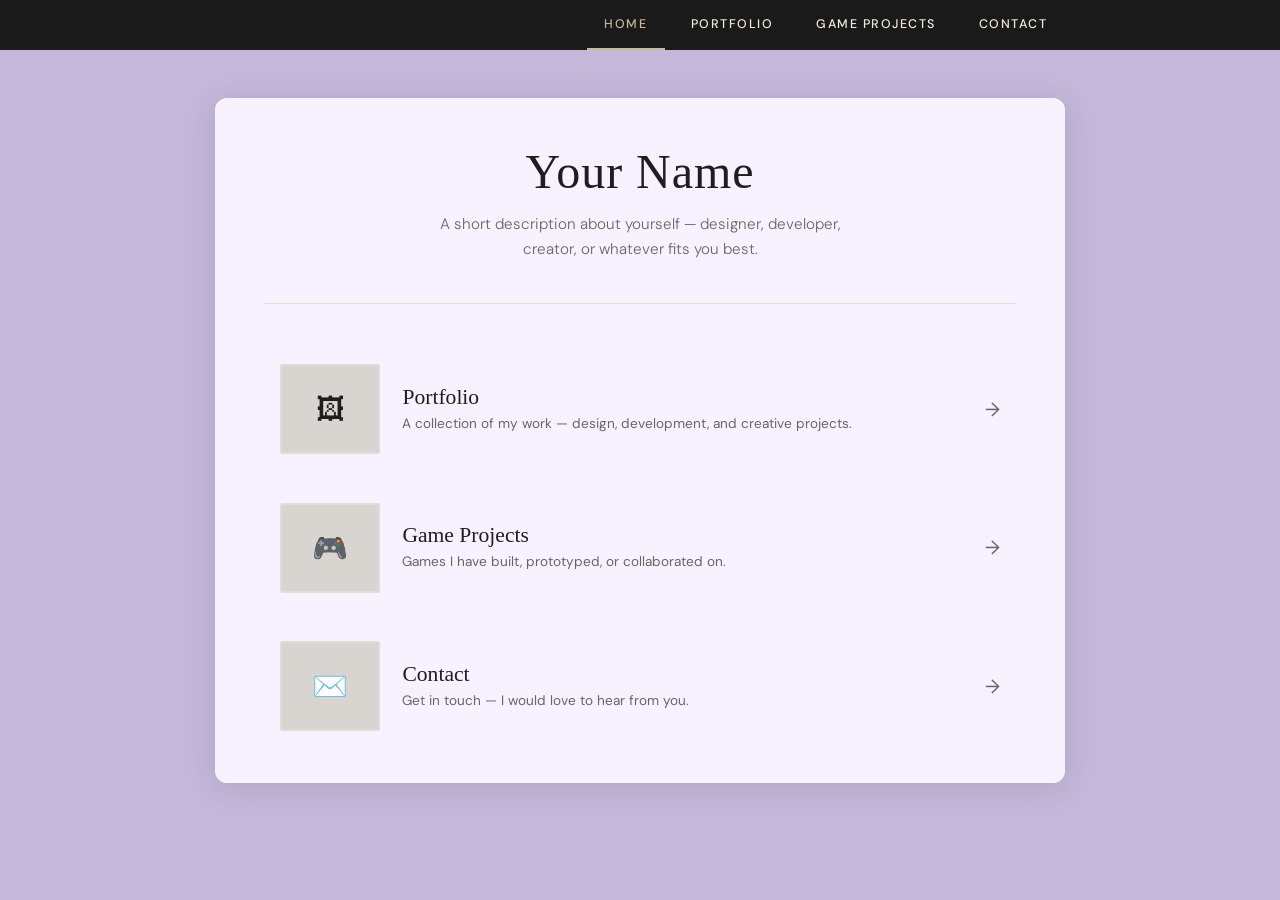
==== index.html @ ad361e44 "first commit" ====
<!DOCTYPE html>
<html lang="en">
<head>
  <meta charset="UTF-8" />
  <meta name="viewport" content="width=device-width, initial-scale=1.0"/>
  <title>Portfolio – Home</title>
  <link rel="stylesheet" href="style.css" />
  <link href="https://fonts.googleapis.com/css2?family=Cormorant+Garamond:wght@300;400;600&family=DM+Sans:wght@300;400;500&display=swap" rel="stylesheet"/>
</head>
<body>

  <!-- NAV -->
  <nav>
    <ul>
      <li><a href="index.html" class="active">Home</a></li>
      <li><a href="portfolio.html">Portfolio</a></li>
      <li><a href="gameprojects.html">Game Projects</a></li>
      <li><a href="contact.html">Contact</a></li>
    </ul>
  </nav>

  <!-- MAIN CARD -->
  <main>
    <div class="card">

      <!-- Name + tagline -->
      <section class="hero">
        <h1>Your Name</h1>
        <p class="tagline">A short description about yourself — designer, developer, creator, or whatever fits you best.</p>
      </section>

      <!-- Three section links -->
      <section class="sections">

        <a href="portfolio.html" class="section-row">
          <div class="thumb">
            <img src="img/portfolio-thumb.jpg" alt="Portfolio" onerror="this.style.display='none'"/>
            <div class="thumb-fallback">🖼</div>
          </div>
          <div class="section-text">
            <h2>Portfolio</h2>
            <p>A collection of my work — design, development, and creative projects.</p>
          </div>
          <span class="arrow">→</span>
        </a>

        <a href="gameprojects.html" class="section-row">
          <div class="thumb">
            <img src="img/games-thumb.jpg" alt="Game Projects" onerror="this.style.display='none'"/>
            <div class="thumb-fallback">🎮</div>
          </div>
          <div class="section-text">
            <h2>Game Projects</h2>
            <p>Games I have built, prototyped, or collaborated on.</p>
          </div>
          <span class="arrow">→</span>
        </a>

        <a href="contact.html" class="section-row">
          <div class="thumb">
            <img src="img/contact-thumb.jpg" alt="Contact" onerror="this.style.display='none'"/>
            <div class="thumb-fallback">✉️</div>
          </div>
          <div class="section-text">
            <h2>Contact</h2>
            <p>Get in touch — I would love to hear from you.</p>
          </div>
          <span class="arrow">→</span>
        </a>

      </section>
    </div>
  </main>

</body>
</html>
---- style.css ----
/* ===========================
   GLOBAL RESET & BASE
=========================== */
*, *::before, *::after {
  box-sizing: border-box;
  margin: 0;
  padding: 0;
}

:root {
  --bg: #c3b8da;
  --card-bg: #f6f2ff;
  --nav-bg: #1a1a1a;
  --nav-text: #f0ede8;
  --nav-hover: #c9b99a;
  --accent: #2b2b2b;
  --text-main: #1e1e1e;
  --text-muted: #666;
  --border: #e0ddd8;
  --thumb-bg: #d8d5d0;
  --shadow: 0 4px 32px rgba(0, 0, 0, 0.11);
  --radius: 12px;
}

html, body {
  min-height: 100vh;
  background: var(--bg);
  font-family: 'DM Sans', sans-serif;
  color: var(--text-main);
}

/* ===========================
   NAV
=========================== */
nav {
  background: var(--nav-bg);
  padding: 0 2rem;
  position: sticky;
  top: 0;
  z-index: 100;
}

nav ul {
  list-style: none;
  display: flex;
  gap: 0.5rem;
  max-width: 850px;       /* ← NAV WIDTH: change this to match .card max-width below */
  margin: 0 auto;
  justify-content: flex-end; /* ← pushes links to the right side */
}

nav ul li a {
  display: block;
  padding: 1rem 1.1rem;
  color: var(--nav-text);
  text-decoration: none;
  font-family: 'DM Sans', sans-serif;
  font-size: 0.78rem;
  letter-spacing: 0.12em;
  text-transform: uppercase;
  font-weight: 500;
  border-bottom: 2px solid transparent;
  transition: color 0.2s, border-color 0.2s;
}

nav ul li a:hover,
nav ul li a.active {
  color: var(--nav-hover);
  border-bottom-color: var(--nav-hover);
}

/* ===========================
   LAYOUT
=========================== */
main {
  min-height: calc(100vh - 56px);
  display: flex;
  align-items: flex-start;
  justify-content: center;
  padding: 3rem 1.5rem 4rem;
}

.card {
  background: var(--card-bg);
  border-radius: var(--radius);
  box-shadow: var(--shadow);
  width: 100%;
  max-width: 850px; /* ← CARD WIDTH: change this number (e.g. 500px, 700px, 900px) */
  padding: 3rem 3rem 2rem;
}

/* ===========================
   HERO SECTION
=========================== */
.hero {
  text-align: center;
  padding-bottom: 2.5rem;
  border-bottom: 1px solid var(--border);
  margin-bottom: 2.5rem;
}

.hero h1 {
  font-family: 'Playfair Display', serif;
  font-size: 3rem;
  font-weight: 300;
  letter-spacing: 0.02em;
  color: var(--text-main);
  line-height: 1.1;
  margin-bottom: 0.8rem;
}

.hero .tagline {
  font-size: 0.95rem;
  color: var(--text-muted);
  font-weight: 300;
  line-height: 1.7;
  max-width: 420px;
  margin: 0 auto;
}

/* ===========================
   SECTION ROWS (Home page links)
=========================== */
.sections {
  display: flex;
  flex-direction: column;
  gap: 0.5rem;
}

.section-row {
  display: flex;
  align-items: center;
  gap: 1.4rem;
  padding: 1.2rem 1rem;
  border-radius: 12px;
  text-decoration: none;
  color: inherit;
  border: 1px solid transparent;
  transition: background-color 0.2s, border-color 0.2s, transform 0.15s;
}

.section-row:hover {
  background: #f7f5f2;
  border-color: var(--border);
  transform: translateX(4px);
}

/* Thumbnail circle */
.thumb {
  flex-shrink: 0;
  width: 100px; /*<- width of thumbnail picture on links */
  height: 90px; /*<- height of thumbnail picture on links */
  border-radius: 2%; /*<- roundness of corners of thumbnail picture on links */
  background: var(--thumb-bg);
  overflow: hidden;
  position: relative;
  border: 2px solid var(--border);
  display: flex;
  align-items: center;
  justify-content: center;
}

.thumb img {
  width: 100%;
  height: 100%;
  object-fit: cover;
  display: block;
}

.thumb-fallback {
  font-size: 1.8rem;
  position: absolute;
  top: 50%;
  left: 50%;
  transform: translate(-50%, -50%);
}

.section-text {
  flex: 1;
}

.section-text h2 {
  font-family: 'Playfair Display', serif;
  font-size: 1.35rem;
  font-weight: 400;
  margin-bottom: 0.25rem;
  color: var(--text-main);
}

.section-text p {
  font-size: 0.85rem;
  color: var(--text-muted);
  line-height: 1.5;
}

.arrow {
  color: var(--text-muted);
  font-size: 1.2rem;
  flex-shrink: 0;
  transition: transform 0.2s;
}

.section-row:hover .arrow {
  transform: translateX(4px);
}

/* ===========================
   INNER PAGES – Page Header
=========================== */
.page-header {
  text-align: center;
  padding-bottom: 2rem;
  border-bottom: 1px solid var(--border);
  margin-bottom: 2.5rem;
}

.page-header h1 {
  font-family: 'Playfair Display', serif;
  font-size: 2.6rem;
  font-weight: 300;
  letter-spacing: 0.02em;
}

.page-header p {
  font-size: 0.9rem;
  color: var(--text-muted);
  margin-top: 0.6rem;
  line-height: 1.7;
}

/* ===========================
   PORTFOLIO GRID
=========================== */
.project-grid {
  display: grid;
  grid-template-columns: 1fr 1fr;
  gap: 1.2rem;
}

.project-card {
  background: #f7f5f2;
  border-radius: 12px;
  overflow: hidden;
  border: 1px solid var(--border);
  transition: transform 0.2s, box-shadow 0.2s;
}

.project-card:hover {
  transform: translateY(-3px);
  box-shadow: 0 8px 24px rgba(0,0,0,0.10);
}

.project-img {
  width: 100%;
  aspect-ratio: 16/9;
  background: var(--thumb-bg);
  display: flex;
  align-items: center;
  justify-content: center;
  font-size: 2rem;
}

.project-img img {
  width: 100%;
  height: 100%;
  object-fit: cover;
}

.project-info {
  padding: 0.9rem 1rem 1rem;
}

.project-info h3 {
  font-family: 'Playfair Display', serif;
  font-size: 1.15rem;
  font-weight: 400;
  margin-bottom: 0.25rem;
}

.project-info p {
  font-size: 0.8rem;
  color: var(--text-muted);
  line-height: 1.5;
}

/* ===========================
   CONTACT INFO (no form)
=========================== */
.contact-info {
  display: flex;
  flex-direction: column;
  gap: 1.2rem;
}

.contact-link {
  display: flex;
  align-items: center;
  gap: 1.2rem;
  padding: 1.2rem 1.2rem;
  border: 1px solid var(--border);
  border-radius: 12px;
  text-decoration: none;
  color: var(--text-main);
  background: #fafafa;
  transition: background-color 0.2s, border-color 0.2s, transform 0.15s;
}

.contact-link:hover {
  background: #f0ede8;
  border-color: #ccc;
  transform: translateX(4px);
}

.contact-icon {
  font-size: 1.6rem;
  flex-shrink: 0;
  width: 48px;
  text-align: center;
}

.contact-label {
  font-size: 0.72rem;
  letter-spacing: 0.1em;
  text-transform: uppercase;
  color: var(--text-muted);
  font-weight: 500;
  margin-bottom: 0.2rem;
}

.contact-value {
  font-size: 1rem;
  font-weight: 400;
  color: var(--text-main);
}

/* ===========================
   BLOG / ARTICLE LAYOUT
   (Portfolio & Game Projects)
=========================== */

/* Section intro label (e.g. "INTRO") */
.article-label {
  font-family: 'DM Sans', sans-serif;
  font-size: 0.72rem;
  font-weight: 700;
  letter-spacing: 0.18em;
  text-transform: uppercase;
  color: var(--text-muted);
  margin-bottom: 1rem;
}

/* Article section block */
.article-section {
  padding-bottom: 2.5rem;
  margin-bottom: 2.5rem;
  border-bottom: 1px solid var(--border);
}

.article-section:last-child {
  border-bottom: none;
  margin-bottom: 0;
  padding-bottom: 0;
}

.article-section h2 {
  font-family: 'Playfair Display', serif;
  font-size: 1.9rem;
  font-weight: 400;
  margin-bottom: 1rem;
  line-height: 1.2;
}

.article-section p {
  font-size: 0.93rem;
  line-height: 1.85;
  color: var(--text-main);
  margin-bottom: 1rem;
}

.article-section p:last-child {
  margin-bottom: 0;
}

/* Full-width image inside an article section */
.article-img {
  width: 100%;
  border-radius: 10px;
  overflow: hidden;
  margin: 1.5rem 0;
  background: var(--thumb-bg);
  display: flex;
  align-items: center;
  justify-content: center;
  min-height: 200px;
}

.article-img img {
  width: 100%;
  display: block;
  border-radius: 10px;
}

.article-img-caption {
  font-size: 0.78rem;
  color: var(--text-muted);
  text-align: center;
  margin-top: -0.8rem;
  margin-bottom: 1rem;
}

/* Side-by-side image + text */
.article-split {
  display: grid;
  grid-template-columns: 1fr 1fr;
  gap: 1.5rem;
  align-items: start;
  margin: 1.5rem 0;
}

.article-split .article-img {
  margin: 0;
}

/* Quick-nav links at top of game projects page */
.section-nav {
  display: flex;
  flex-direction: column;
  gap: 0.5rem;
  margin-bottom: 2.5rem;
  padding-bottom: 2.5rem;
  border-bottom: 1px solid var(--border);
}

/* Reuse .section-row style but as an anchor pointing to an id on the same page */


/* ===========================
   RESPONSIVE
=========================== */
@media (max-width: 520px) {
  .card {
    padding: 2rem 1.5rem 1.5rem;
  }

  .hero h1 {
    font-size: 2.2rem;
  }

  .project-grid {
    grid-template-columns: 1fr;
  }

  nav ul {
    gap: 0;
  }

  nav ul li a {
    padding: 1rem 0.7rem;
    font-size: 0.7rem;
  }
}
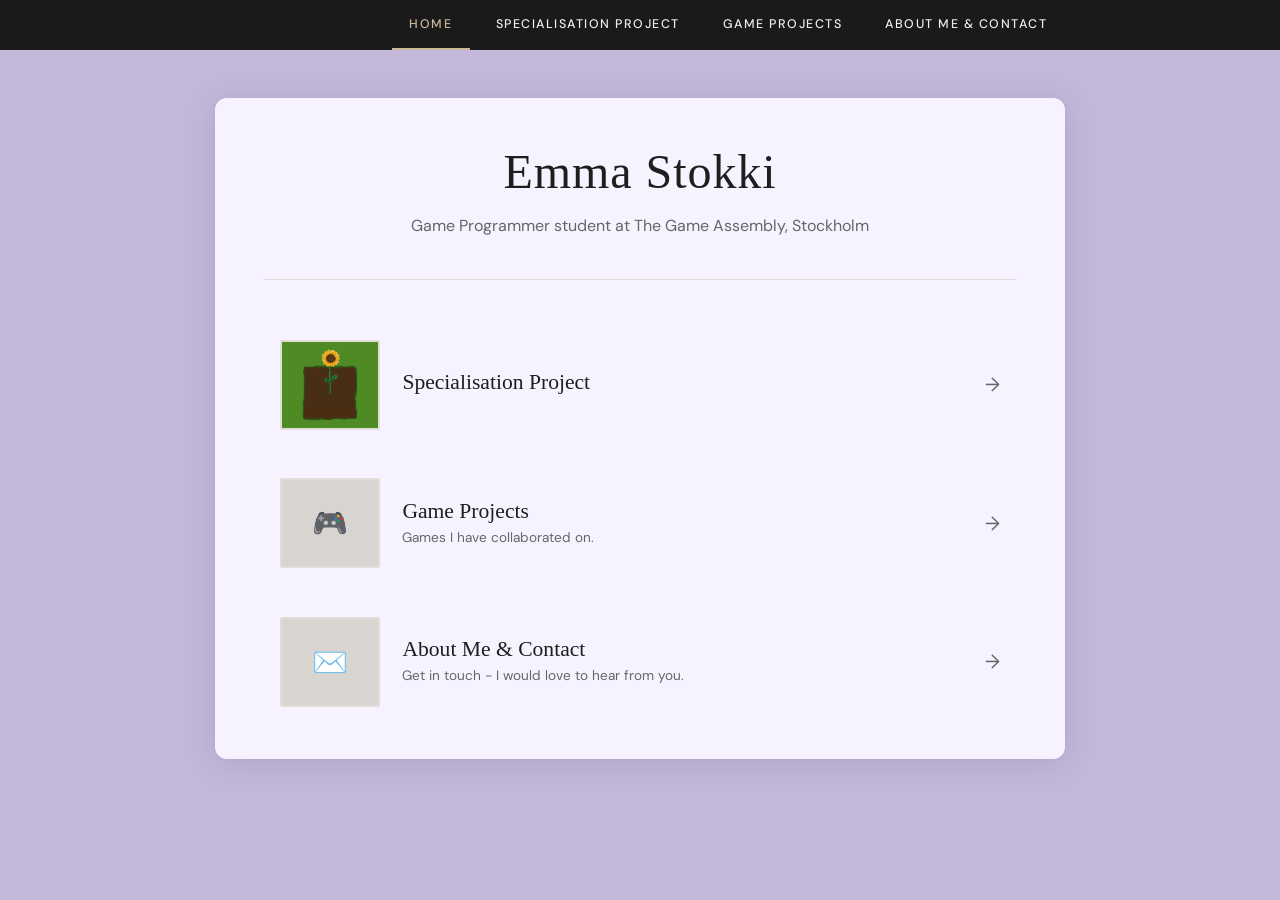
==== commit b9a13902: "Update260406" ====
--- a/index.html
+++ b/index.html
@@ -6,71 +6,50 @@
   <title>Portfolio – Home</title>
   <link rel="stylesheet" href="style.css" />
   <link href="https://fonts.googleapis.com/css2?family=Cormorant+Garamond:wght@300;400;600&family=DM+Sans:wght@300;400;500&display=swap" rel="stylesheet"/>
+  <script src="content.js"></script>
 </head>
 <body>
 
-  <!-- NAV -->
   <nav>
     <ul>
       <li><a href="index.html" class="active">Home</a></li>
-      <li><a href="portfolio.html">Portfolio</a></li>
+      <li><a href="portfolio.html">Specialisation Project</a></li>
       <li><a href="gameprojects.html">Game Projects</a></li>
-      <li><a href="contact.html">Contact</a></li>
+      <li><a href="contact.html">About Me &amp; Contact</a></li>
     </ul>
   </nav>
 
-  <!-- MAIN CARD -->
   <main>
     <div class="card">
-
-      <!-- Name + tagline -->
       <section class="hero">
-        <h1>Your Name</h1>
-        <p class="tagline">A short description about yourself — designer, developer, creator, or whatever fits you best.</p>
+        <h1 id="site-name"></h1>
+        <p class="tagline" id="site-tagline"></p>
       </section>
-
-      <!-- Three section links -->
-      <section class="sections">
-
-        <a href="portfolio.html" class="section-row">
-          <div class="thumb">
-            <img src="img/portfolio-thumb.jpg" alt="Portfolio" onerror="this.style.display='none'"/>
-            <div class="thumb-fallback">🖼</div>
-          </div>
-          <div class="section-text">
-            <h2>Portfolio</h2>
-            <p>A collection of my work — design, development, and creative projects.</p>
-          </div>
-          <span class="arrow">→</span>
-        </a>
-
-        <a href="gameprojects.html" class="section-row">
-          <div class="thumb">
-            <img src="img/games-thumb.jpg" alt="Game Projects" onerror="this.style.display='none'"/>
-            <div class="thumb-fallback">🎮</div>
-          </div>
-          <div class="section-text">
-            <h2>Game Projects</h2>
-            <p>Games I have built, prototyped, or collaborated on.</p>
-          </div>
-          <span class="arrow">→</span>
-        </a>
-
-        <a href="contact.html" class="section-row">
-          <div class="thumb">
-            <img src="img/contact-thumb.jpg" alt="Contact" onerror="this.style.display='none'"/>
-            <div class="thumb-fallback">✉️</div>
-          </div>
-          <div class="section-text">
-            <h2>Contact</h2>
-            <p>Get in touch — I would love to hear from you.</p>
-          </div>
-          <span class="arrow">→</span>
-        </a>
-
-      </section>
+      <section class="sections" id="sections-list"></section>
     </div>
   </main>
 
+  <script>
+    document.getElementById('site-name').textContent    = content.home.name;
+    document.getElementById('site-tagline').textContent = content.home.tagline;
+    document.title = content.home.name + ' – Portfolio';
+
+    const list = document.getElementById('sections-list');
+   content.sections.forEach(s => {
+      const thumbContent = s.image
+        ? `<img src="${s.image}" alt="${s.title}" onerror="this.style.display='none'"/><div class="thumb-fallback">${s.emoji || ''}</div>`
+        : `<div class="thumb-fallback">${s.emoji || ''}</div>`;
+      list.innerHTML += `
+        <a href="${s.link}" class="section-row">
+          <div class="thumb">${thumbContent}</div>
+          <div class="section-text">
+            <h2>${s.title}</h2>
+            <p>${s.description}</p>
+          </div>
+          <span class="arrow">→</span>
+        </a>`;
+    });
+  </script>
+
 </body>
 </html>
--- a/style.css
+++ b/style.css
@@ -110,11 +110,11 @@
 }
 
 .hero .tagline {
-  font-size: 0.95rem;
-  color: var(--text-muted);
-  font-weight: 300;
+  font-size: 1rem;
+  color: var(--text-muted);
+  font-weight: 400;
   line-height: 1.7;
-  max-width: 420px;
+  max-width: 480px;
   margin: 0 auto;
 }
 
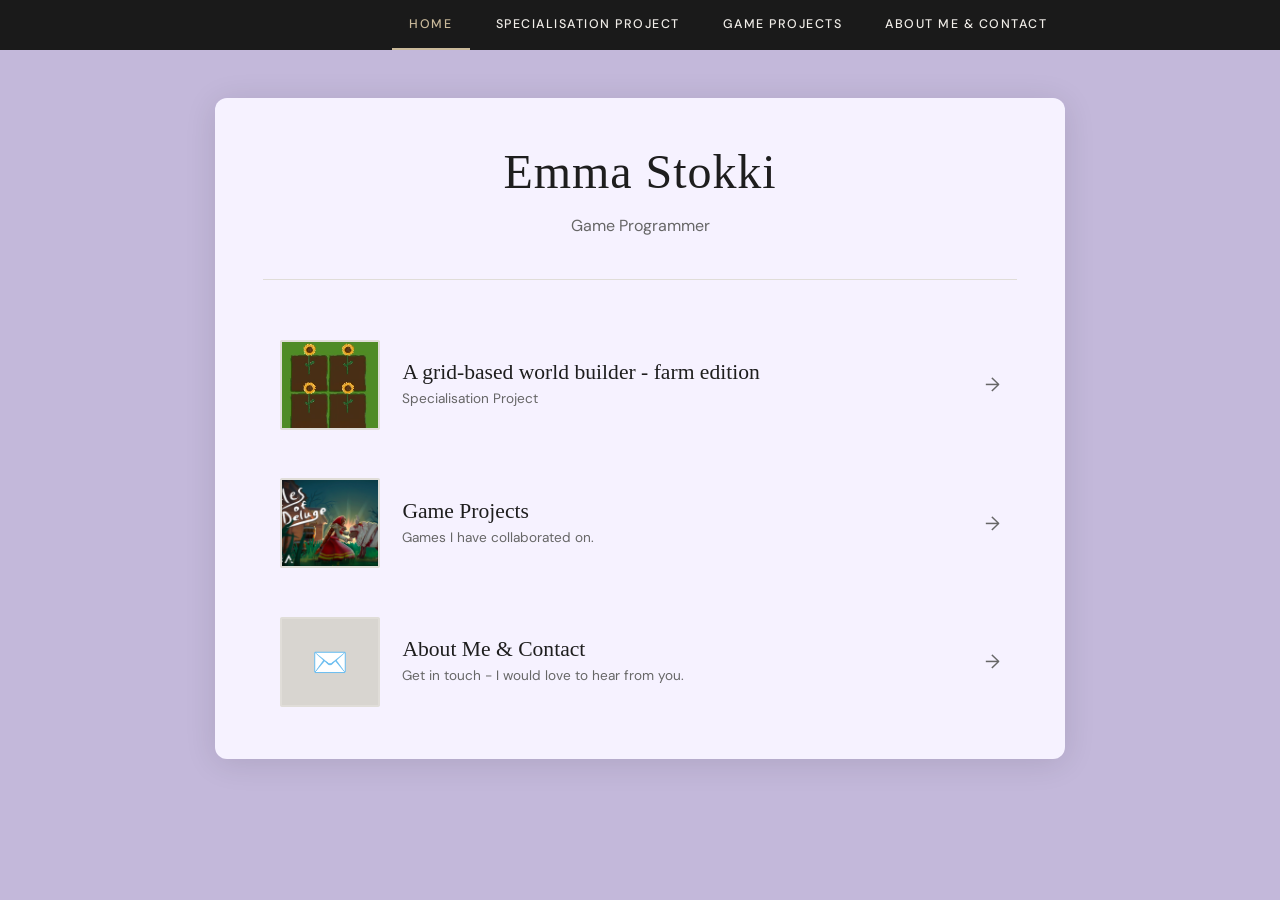
==== commit 7382faad: "Update 20260407" ====
--- a/index.html
+++ b/index.html
@@ -7,6 +7,40 @@
   <link rel="stylesheet" href="style.css" />
   <link href="https://fonts.googleapis.com/css2?family=Cormorant+Garamond:wght@300;400;600&family=DM+Sans:wght@300;400;500&display=swap" rel="stylesheet"/>
   <script src="content.js"></script>
+  <style>
+    /* Video inside the thumbnail */
+    .thumb video {
+    position: absolute;
+    top: 0; left: 0;
+    width: 100%; height: 100%;
+    object-fit: cover;
+
+    opacity: 0;
+    visibility: hidden;
+    pointer-events: none;
+    transition: opacity 0.3s;
+    }
+
+    /* Show video and hide image on hover */
+    .section-row:hover .thumb video { opacity: 1; visibility: visible; 
+}
+    .section-row:hover .thumb img   { opacity: 0; }
+    /*.section-row:hover .thumb-fallback { opacity: 0; }*/
+
+    .section-row.has-video:hover .thumb video {
+      opacity: 1;
+      visibility: visible;
+    }
+
+    .section-row.has-video:hover .thumb img,
+    .section-row.has-video:hover .thumb-fallback { opacity: 0;}
+
+
+
+    .thumb img {
+      transition: opacity 0.3s;
+    }
+  </style>
 </head>
 <body>
 
@@ -35,19 +69,50 @@
     document.title = content.home.name + ' – Portfolio';
 
     const list = document.getElementById('sections-list');
-   content.sections.forEach(s => {
-      const thumbContent = s.image
-        ? `<img src="${s.image}" alt="${s.title}" onerror="this.style.display='none'"/><div class="thumb-fallback">${s.emoji || ''}</div>`
+
+    content.sections.forEach(s => {
+      const hasImage = s.image && s.image.length > 0;
+      const hasVideo = s.video && s.video.length > 0;
+
+      const imgHTML = hasImage
+        ? `<img src="${s.image}" alt="${s.title}" onerror="this.style.display='none'"/>`
         : `<div class="thumb-fallback">${s.emoji || ''}</div>`;
-      list.innerHTML += `
-        <a href="${s.link}" class="section-row">
-          <div class="thumb">${thumbContent}</div>
-          <div class="section-text">
-            <h2>${s.title}</h2>
-            <p>${s.description}</p>
-          </div>
-          <span class="arrow">→</span>
-        </a>`;
+
+      // Video autoplays silently when hovered — set via JS after insert
+      const videoHTML = hasVideo
+        ? `<video src="${s.video}" muted loop playsinline preload="none"></video>`
+        : '';
+
+      const row = document.createElement('a');
+      row.href = s.link;
+      row.className = 'section-row';
+      row.innerHTML = `
+        <div class="thumb">
+          ${imgHTML}
+          ${videoHTML}
+        </div>
+        <div class="section-text">
+          <h2>${s.title}</h2>
+          <p>${s.description}</p>
+        </div>
+        <span class="arrow">→</span>`;
+
+      // Play video on hover, pause on leave
+      /*if (hasVideo) {
+        const vid = row.querySelector('video');
+        row.addEventListener('mouseenter', () => { vid.play(); });
+        row.addEventListener('mouseleave', () => { vid.pause(); vid.currentTime = 0; });
+      }*/
+
+      if (hasVideo) {
+      row.classList.add('has-video'); // 👈 NY
+
+      const vid = row.querySelector('video');
+      row.addEventListener('mouseenter', () => { vid.play(); });
+      row.addEventListener('mouseleave', () => { vid.pause(); vid.currentTime = 0; });
+      }
+
+      list.appendChild(row);
     });
   </script>
 
--- a/style.css
+++ b/style.css
@@ -228,6 +228,19 @@
   line-height: 1.7;
 }
 
+
+
+
+.page-header h4 {
+  font-family: 'Playfair Display', serif;
+  font-size: 2rem;
+  font-weight: 300;
+  letter-spacing: 0.02em;
+}
+
+
+
+
 /* ===========================
    PORTFOLIO GRID
 =========================== */
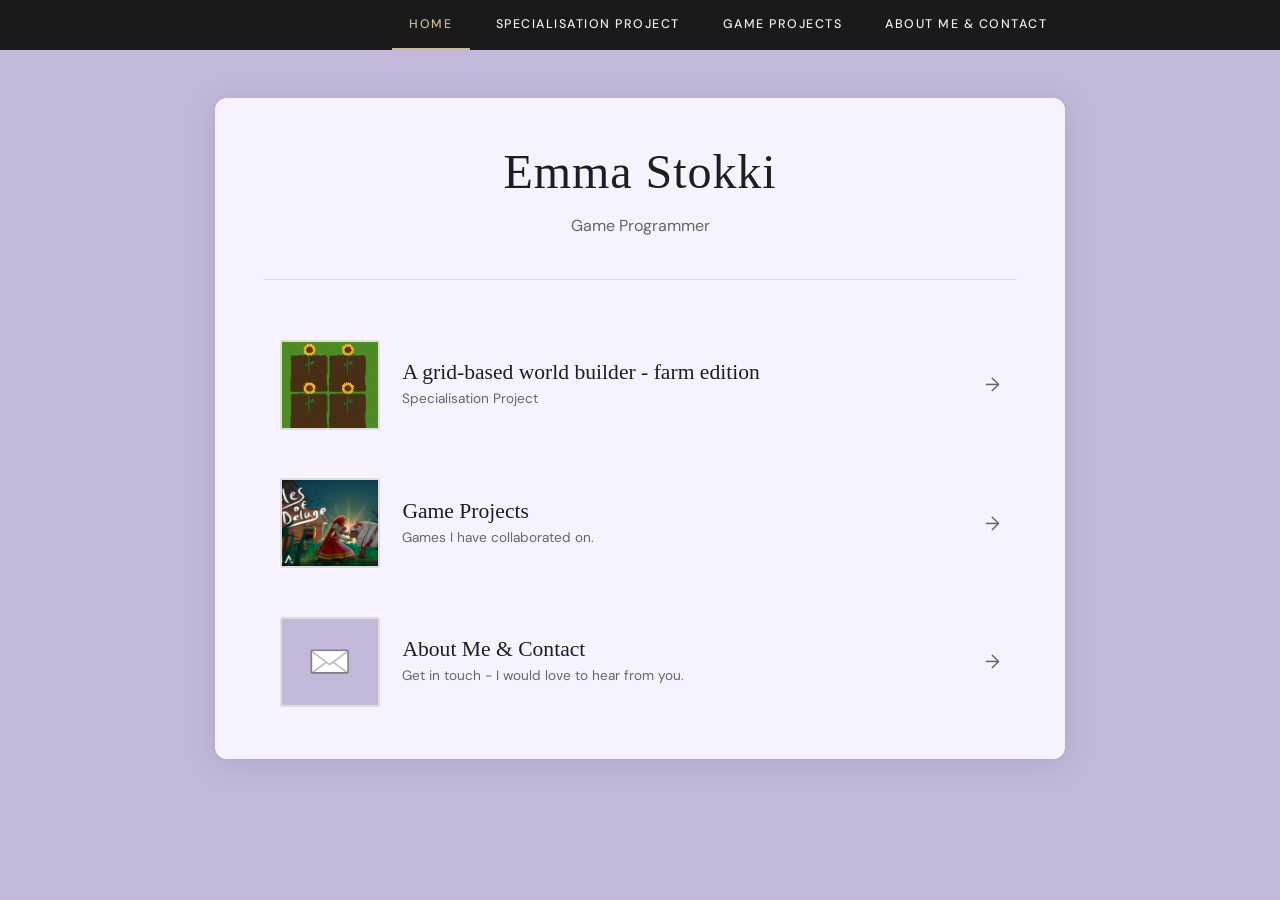
==== commit 04055aba: "update email letter picture" ====
--- a/index.html
+++ b/index.html
@@ -8,34 +8,28 @@
   <link href="https://fonts.googleapis.com/css2?family=Cormorant+Garamond:wght@300;400;600&family=DM+Sans:wght@300;400;500&display=swap" rel="stylesheet"/>
   <script src="content.js"></script>
   <style>
-    /* Video inside the thumbnail */
+    /* Video inside the thumbnail — hidden by default */
     .thumb video {
-    position: absolute;
-    top: 0; left: 0;
-    width: 100%; height: 100%;
-    object-fit: cover;
-
-    opacity: 0;
-    visibility: hidden;
-    pointer-events: none;
-    transition: opacity 0.3s;
+      position: absolute;
+      top: 0; left: 0;
+      width: 100%; height: 100%;
+      object-fit: cover;
+      opacity: 0;
+      visibility: hidden;
+      pointer-events: none;
+      transition: opacity 0.3s;
     }
 
-    /* Show video and hide image on hover */
-    .section-row:hover .thumb video { opacity: 1; visibility: visible; 
-}
-    .section-row:hover .thumb img   { opacity: 0; }
-    /*.section-row:hover .thumb-fallback { opacity: 0; }*/
-
+    /* Only show video / hide image when the row has a video */
     .section-row.has-video:hover .thumb video {
       opacity: 1;
       visibility: visible;
     }
 
     .section-row.has-video:hover .thumb img,
-    .section-row.has-video:hover .thumb-fallback { opacity: 0;}
-
-
+    .section-row.has-video:hover .thumb-fallback {
+      opacity: 0;
+    }
 
     .thumb img {
       transition: opacity 0.3s;
@@ -78,7 +72,6 @@
         ? `<img src="${s.image}" alt="${s.title}" onerror="this.style.display='none'"/>`
         : `<div class="thumb-fallback">${s.emoji || ''}</div>`;
 
-      // Video autoplays silently when hovered — set via JS after insert
       const videoHTML = hasVideo
         ? `<video src="${s.video}" muted loop playsinline preload="none"></video>`
         : '';
@@ -97,19 +90,11 @@
         </div>
         <span class="arrow">→</span>`;
 
-      // Play video on hover, pause on leave
-      /*if (hasVideo) {
+      if (hasVideo) {
+        row.classList.add('has-video');
         const vid = row.querySelector('video');
         row.addEventListener('mouseenter', () => { vid.play(); });
         row.addEventListener('mouseleave', () => { vid.pause(); vid.currentTime = 0; });
-      }*/
-
-      if (hasVideo) {
-      row.classList.add('has-video'); // 👈 NY
-
-      const vid = row.querySelector('video');
-      row.addEventListener('mouseenter', () => { vid.play(); });
-      row.addEventListener('mouseleave', () => { vid.pause(); vid.currentTime = 0; });
       }
 
       list.appendChild(row);
